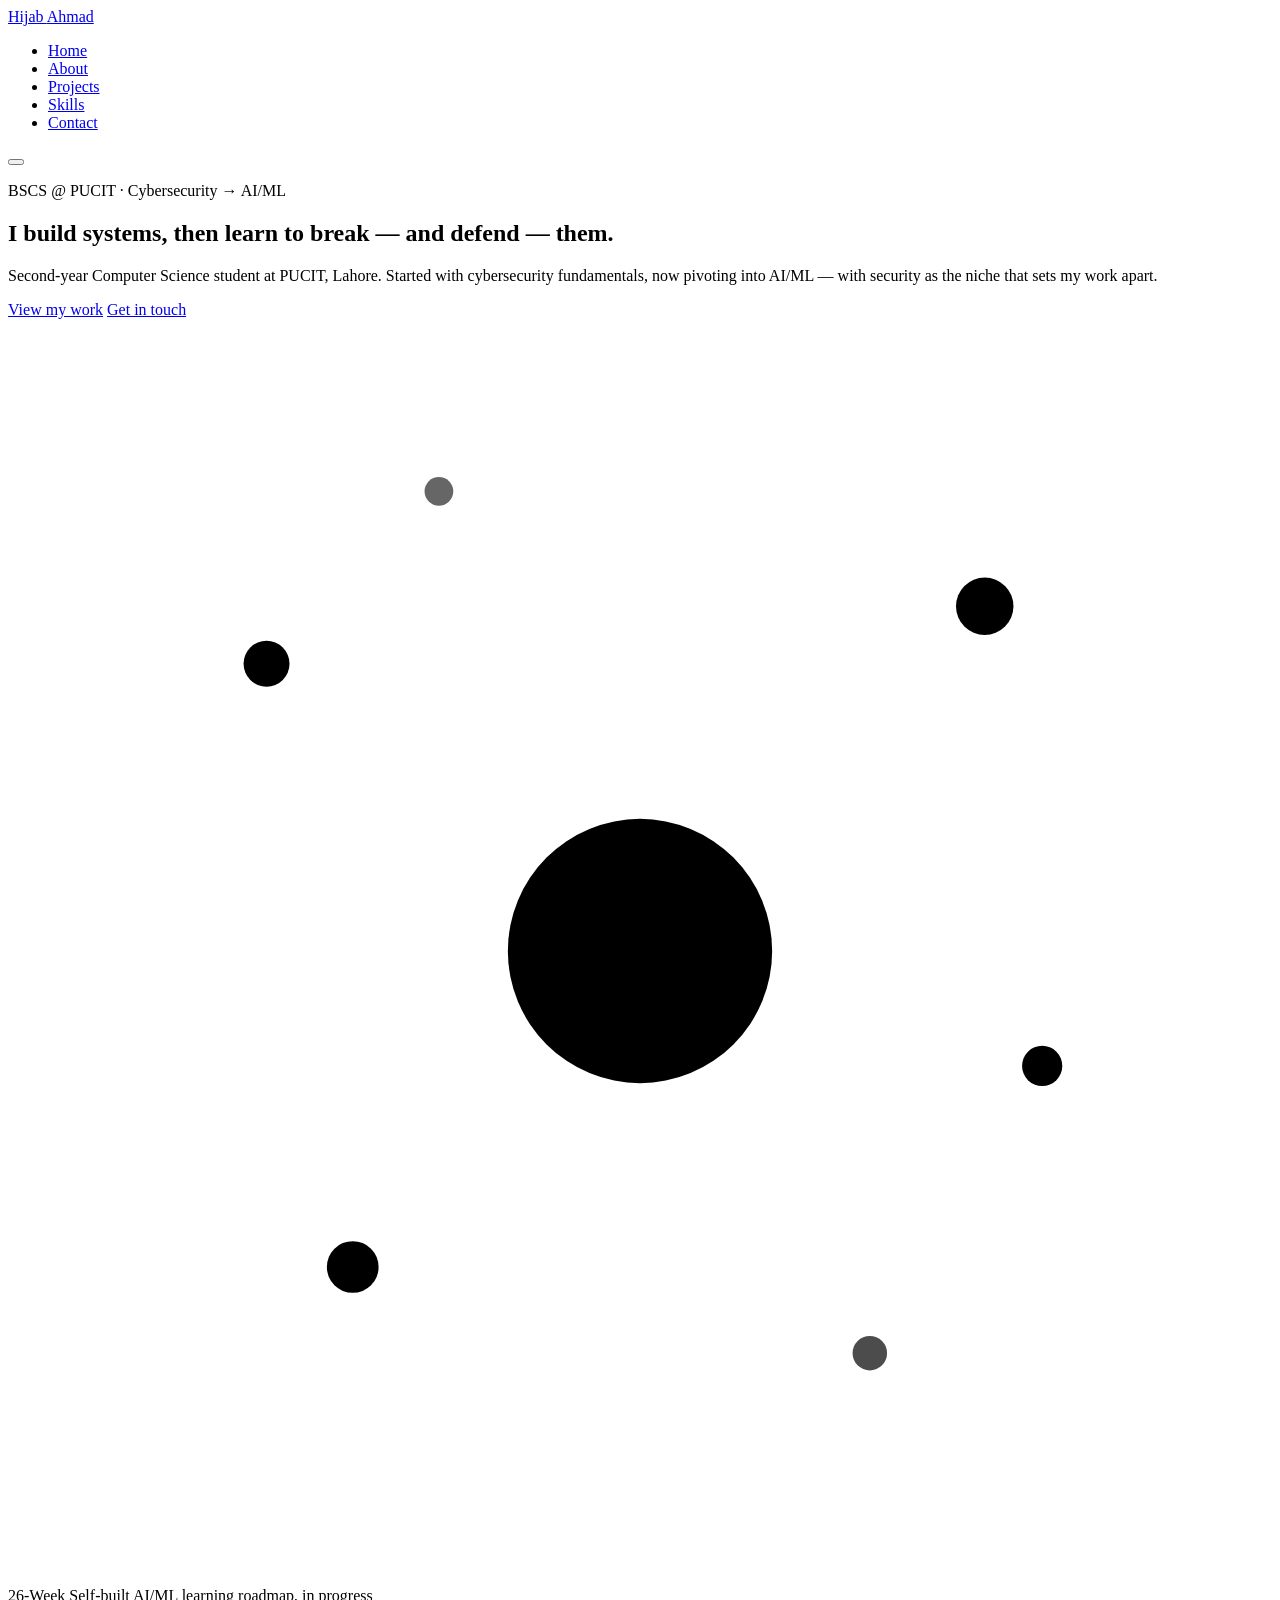
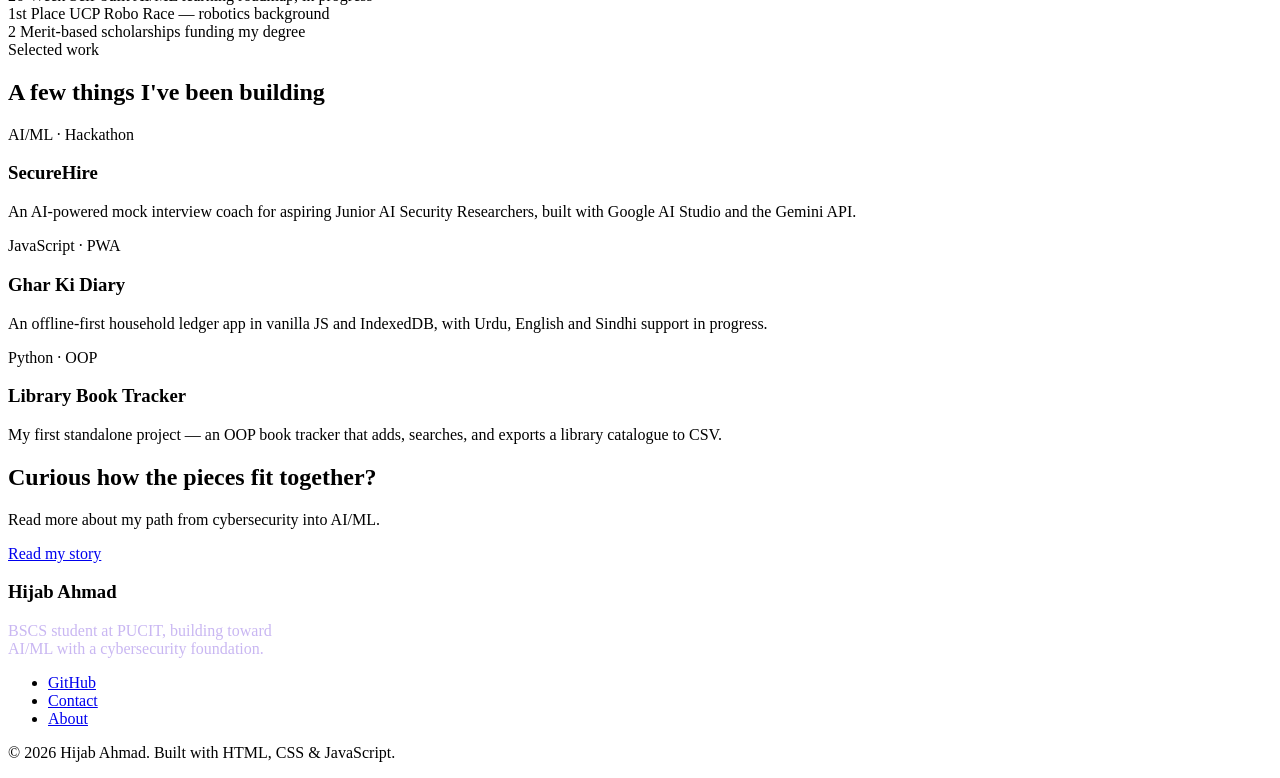
==== index.html @ f09784b3 "Add semantic HTML structure for all 5 pages" ====
<!DOCTYPE html>
<html lang="en">
<head>
  <meta charset="UTF-8">
  <meta name="viewport" content="width=device-width, initial-scale=1.0">
  <title>Hijab Ahmad — BSCS Student &amp; Aspiring AI/ML Engineer</title>
  <meta name="description" content="Portfolio of Hijab Ahmad, a BSCS student at PUCIT pivoting from cybersecurity into AI/ML.">
  <link rel="preconnect" href="https://fonts.googleapis.com">
  <link href="https://fonts.googleapis.com/css2?family=Fraunces:wght@600;700;900&family=Inter:wght@400;500;600;700&display=swap" rel="stylesheet">
  <link rel="stylesheet" href="css/styles.css">
</head>
<body>

  <header class="site-header">
    <div class="wrap">
      <a href="index.html" class="brand">Hijab <span>Ahmad</span></a>
      <nav aria-label="Primary">
        <ul class="nav-list" id="primary-nav">
          <li><a href="index.html" aria-current="page">Home</a></li>
          <li><a href="about.html">About</a></li>
          <li><a href="projects.html">Projects</a></li>
          <li><a href="skills.html">Skills</a></li>
          <li><a href="contact.html">Contact</a></li>
        </ul>
      </nav>
      <button class="nav-toggle" aria-label="Toggle navigation menu" aria-expanded="false" aria-controls="primary-nav">
        <span></span>
      </button>
    </div>
  </header>

  <main>
    <section class="hero">
      <div class="wrap">
        <div>
          <p class="hero-eyebrow">BSCS @ PUCIT · Cybersecurity → AI/ML</p>
          <h1>I build systems, then learn to break — and defend — them.</h1>
          <p class="lede">Second-year Computer Science student at PUCIT, Lahore. Started with cybersecurity fundamentals, now pivoting into AI/ML — with security as the niche that sets my work apart.</p>
          <div class="hero-actions">
            <a href="projects.html" class="btn btn-primary">View my work</a>
            <a href="contact.html" class="btn btn-ghost">Get in touch</a>
          </div>
        </div>

        <svg class="hero-art" viewBox="0 0 440 440" xmlns="http://www.w3.org/2000/svg" role="img" aria-labelledby="heroArtTitle">
          <title id="heroArtTitle">Abstract network graph with a padlock at its center, representing AI systems built with security in mind</title>
          <g stroke="var(--border)" stroke-width="2">
            <line x1="220" y1="220" x2="90" y2="120"></line>
            <line x1="220" y1="220" x2="340" y2="100"></line>
            <line x1="220" y1="220" x2="360" y2="260"></line>
            <line x1="220" y1="220" x2="120" y2="330"></line>
            <line x1="220" y1="220" x2="300" y2="360"></line>
            <line x1="90" y1="120" x2="150" y2="60"></line>
            <line x1="340" y1="100" x2="300" y2="360" stroke-opacity=".5"></line>
            <line x1="120" y1="330" x2="360" y2="260" stroke-opacity=".5"></line>
          </g>
          <circle cx="90" cy="120" r="8" fill="var(--purple-400)"></circle>
          <circle cx="150" cy="60" r="5" fill="var(--purple-400)" opacity=".6"></circle>
          <circle cx="340" cy="100" r="10" fill="var(--purple-600)"></circle>
          <circle cx="360" cy="260" r="7" fill="var(--purple-400)"></circle>
          <circle cx="120" cy="330" r="9" fill="var(--purple-600)"></circle>
          <circle cx="300" cy="360" r="6" fill="var(--purple-400)" opacity=".7"></circle>
          <g transform="translate(220 220)">
            <circle r="46" fill="var(--purple-900)"></circle>
            <rect x="-16" y="-4" width="32" height="26" rx="4" fill="var(--white)"></rect>
            <path d="M -10 -4 V -14 A 10 10 0 0 1 10 -14 V -4" fill="none" stroke="var(--white)" stroke-width="5"></path>
            <circle cx="0" cy="9" r="4" fill="var(--purple-900)"></circle>
          </g>
        </svg>
      </div>
    </section>

    <section class="highlights">
      <div class="wrap">
        <div class="highlight-item">
          <span class="num">26-Week</span>
          <span class="label">Self-built AI/ML learning roadmap, in progress</span>
        </div>
        <div class="highlight-item">
          <span class="num">1st Place</span>
          <span class="label">UCP Robo Race — robotics background</span>
        </div>
        <div class="highlight-item">
          <span class="num">2</span>
          <span class="label">Merit-based scholarships funding my degree</span>
        </div>
      </div>
    </section>

    <section class="section-surface">
      <div class="wrap">
        <div class="section-head">
          <span class="kicker">Selected work</span>
          <h2>A few things I've been building</h2>
        </div>
        <div class="grid-3">
          <div class="card">
            <span class="tag">AI/ML · Hackathon</span>
            <h3>SecureHire</h3>
            <p>An AI-powered mock interview coach for aspiring Junior AI Security Researchers, built with Google AI Studio and the Gemini API.</p>
          </div>
          <div class="card">
            <span class="tag">JavaScript · PWA</span>
            <h3>Ghar Ki Diary</h3>
            <p>An offline-first household ledger app in vanilla JS and IndexedDB, with Urdu, English and Sindhi support in progress.</p>
          </div>
          <div class="card">
            <span class="tag">Python · OOP</span>
            <h3>Library Book Tracker</h3>
            <p>My first standalone project — an OOP book tracker that adds, searches, and exports a library catalogue to CSV.</p>
          </div>
        </div>
      </div>
    </section>

    <section class="cta-band">
      <div class="wrap">
        <div>
          <h2>Curious how the pieces fit together?</h2>
          <p>Read more about my path from cybersecurity into AI/ML.</p>
        </div>
        <a href="about.html" class="btn btn-primary">Read my story</a>
      </div>
    </section>
  </main>

  <footer class="site-footer">
    <div class="wrap">
      <div>
        <h3>Hijab Ahmad</h3>
        <p style="color:#C9B7F2; max-width:36ch;">BSCS student at PUCIT, building toward AI/ML with a cybersecurity foundation.</p>
      </div>
      <nav aria-label="Footer">
        <ul class="footer-links">
          <li><a href="https://github.com/hijabahmad-coder" target="_blank" rel="noopener">GitHub</a></li>
          <li><a href="contact.html">Contact</a></li>
          <li><a href="about.html">About</a></li>
        </ul>
      </nav>
    </div>
    <p class="footer-bottom">&copy; <span id="current-year"></span> Hijab Ahmad. Built with HTML, CSS &amp; JavaScript.</p>
  </footer>

  <script src="js/script.js"></script>
</body>
</html>
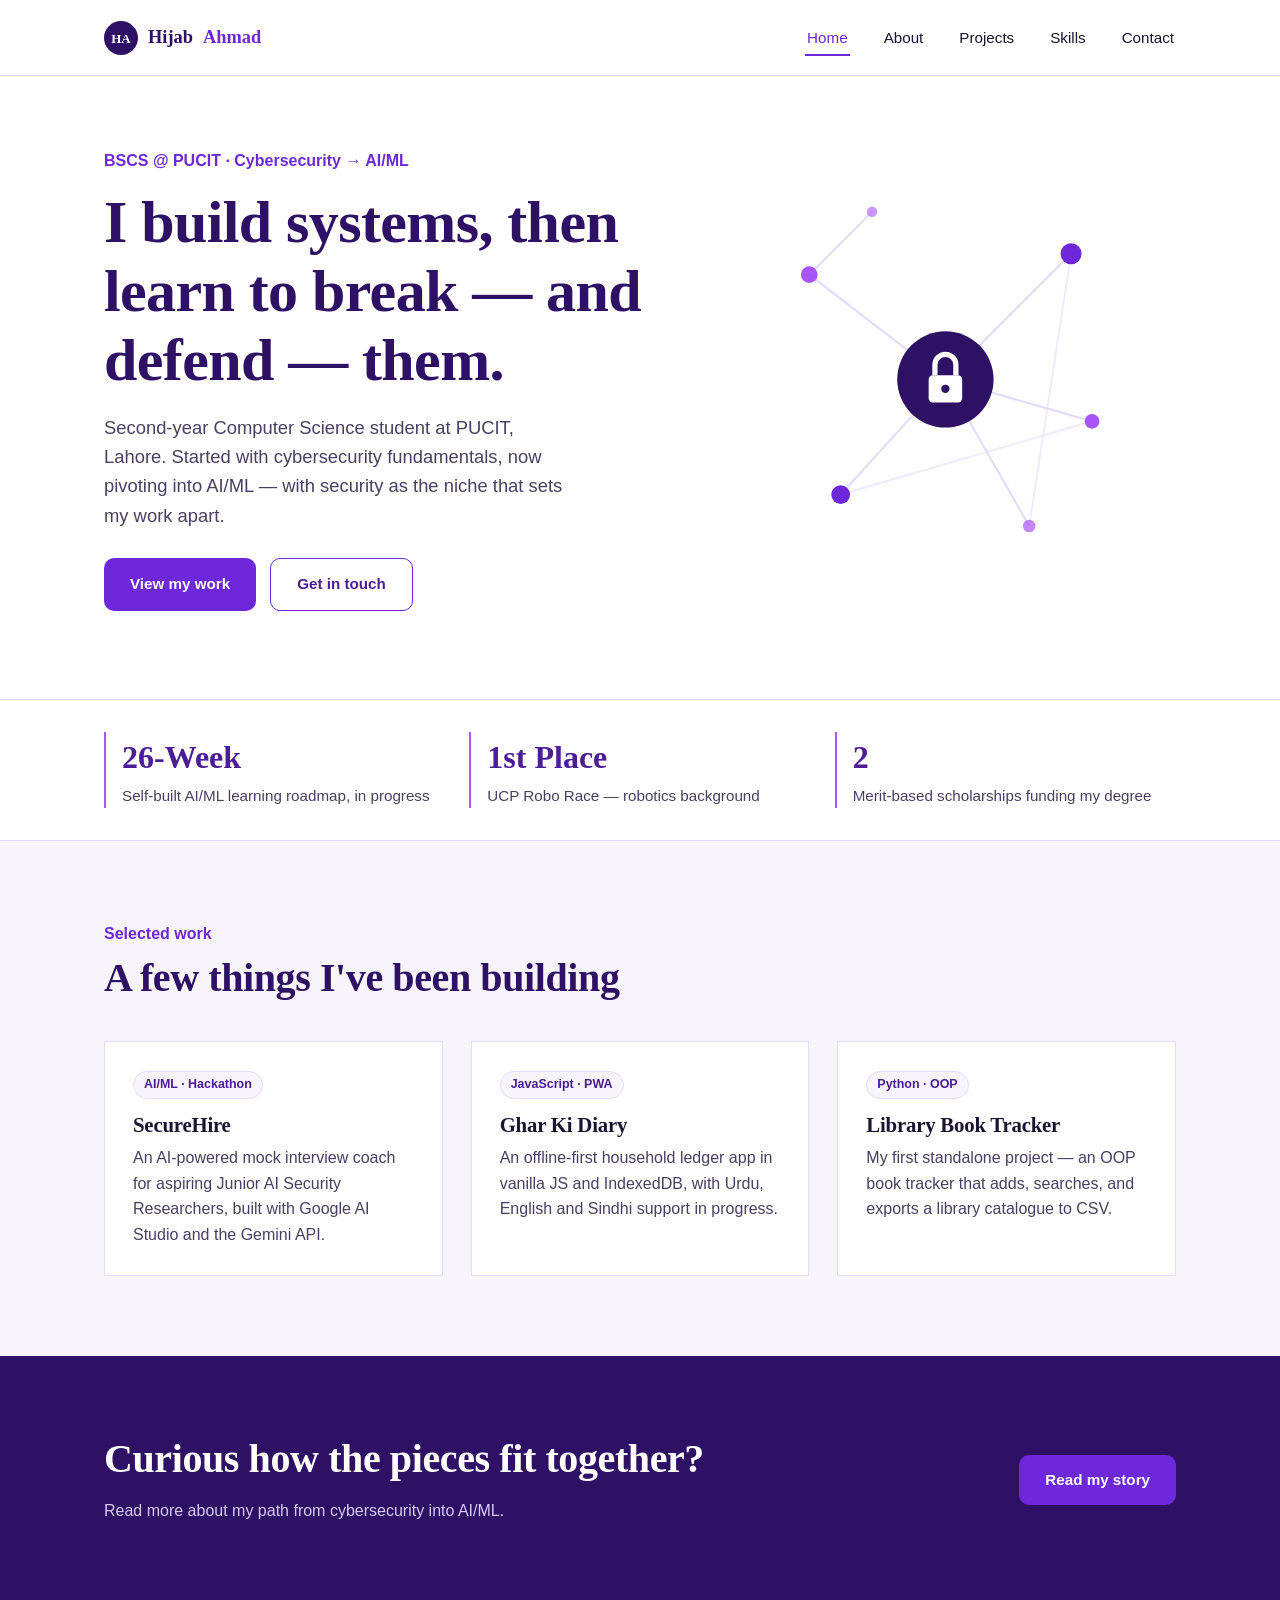
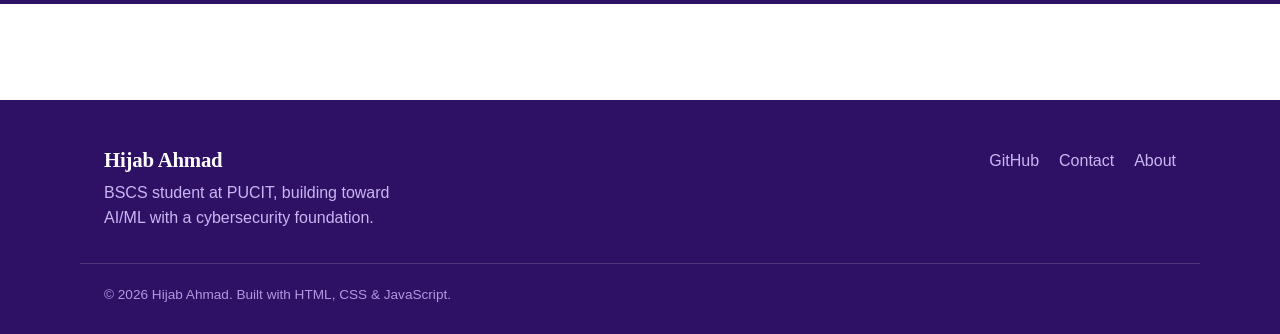
==== commit a619e1e5: "Add monogram logo mark, wire up real contact email, update Contact heading" ====
--- a/index.html
+++ b/index.html
@@ -13,7 +13,13 @@
 
   <header class="site-header">
     <div class="wrap">
-      <a href="index.html" class="brand">Hijab <span>Ahmad</span></a>
+      <a href="index.html" class="brand">
+        <svg width="34" height="34" viewBox="0 0 34 34" xmlns="http://www.w3.org/2000/svg" aria-hidden="true">
+          <circle cx="17" cy="17" r="17" fill="var(--purple-900)"></circle>
+          <text x="17" y="22" text-anchor="middle" font-family="Fraunces, serif" font-weight="700" font-size="13" fill="var(--white)">HA</text>
+        </svg>
+        Hijab <span>Ahmad</span>
+      </a>
       <nav aria-label="Primary">
         <ul class="nav-list" id="primary-nav">
           <li><a href="index.html" aria-current="page">Home</a></li>
--- a/css/styles.css
+++ b/css/styles.css
@@ -0,0 +1,345 @@
+/* =========================================================
+   Hijab Ahmad — Portfolio
+   styles.css — single external stylesheet, linked on every page
+   ========================================================= */
+
+/* ---------- Design tokens ---------- */
+:root {
+  --ink: #1B1330;
+  --ink-soft: #4A3F63;
+  --white: #FFFFFF;
+  --surface: #F7F4FC;
+  --purple-900: #2E1065;
+  --purple-700: #4C1D95;
+  --purple-600: #6D28D9;
+  --purple-400: #A855F7;
+  --border: #E4DAFB;
+
+  --font-display: 'Fraunces', Georgia, serif;
+  --font-body: 'Inter', -apple-system, Segoe UI, sans-serif;
+
+  --max-width: 1120px;
+  --radius: 10px;
+  --transition: 200ms ease;
+  --nav-height: 76px;
+}
+
+/* ---------- Reset ---------- */
+*, *::before, *::after { box-sizing: border-box; margin: 0; padding: 0; }
+html { scroll-behavior: smooth; }
+body {
+  font-family: var(--font-body);
+  color: var(--ink);
+  background: var(--white);
+  line-height: 1.6;
+  -webkit-font-smoothing: antialiased;
+}
+img, svg { display: block; max-width: 100%; }
+a { color: inherit; text-decoration: none; }
+ul { list-style: none; }
+button { font: inherit; cursor: pointer; border: none; background: none; }
+input, textarea, select { font: inherit; }
+
+/* ---------- Utility ---------- */
+.wrap {
+  max-width: var(--max-width);
+  margin-inline: auto;
+  padding-inline: 24px;
+}
+.visually-hidden {
+  position: absolute; width: 1px; height: 1px;
+  overflow: hidden; clip: rect(0 0 0 0); white-space: nowrap;
+}
+:focus-visible {
+  outline: 3px solid var(--purple-400);
+  outline-offset: 2px;
+}
+
+/* ---------- Typography ---------- */
+h1, h2, h3 {
+  font-family: var(--font-display);
+  font-weight: 700;
+  line-height: 1.15;
+  letter-spacing: -0.01em;
+  color: var(--purple-900);
+}
+h1 { font-size: clamp(2.25rem, 4vw + 1rem, 3.75rem); }
+h2 { font-size: clamp(1.75rem, 2.5vw + 1rem, 2.5rem); margin-bottom: 1rem; }
+h3 { font-size: 1.3rem; margin-bottom: .5rem; color: var(--ink); }
+p { max-width: 62ch; color: var(--ink-soft); }
+.lede { font-size: 1.15rem; max-width: 46ch; }
+
+/* ---------- Nav ---------- */
+.site-header {
+  position: sticky; top: 0; z-index: 50;
+  background: rgba(255,255,255,.9);
+  backdrop-filter: blur(8px);
+  border-bottom: 1px solid var(--border);
+  height: var(--nav-height);
+}
+.site-header .wrap {
+  height: 100%;
+  display: flex; align-items: center; justify-content: space-between;
+}
+.brand {
+  display: flex; align-items: center; gap: 10px;
+  font-family: var(--font-display);
+  font-weight: 700; font-size: 1.15rem;
+  color: var(--purple-900);
+}
+.brand span { color: var(--purple-600); }
+
+.nav-list {
+  display: flex; gap: 32px;
+  align-items: center;
+}
+.nav-list a {
+  font-weight: 500; font-size: .95rem;
+  padding: 6px 2px; position: relative;
+  transition: color var(--transition);
+}
+.nav-list a::after {
+  content: ''; position: absolute; left: 0; bottom: -4px;
+  width: 0; height: 2px; background: var(--purple-600);
+  transition: width var(--transition);
+}
+.nav-list a:hover::after, .nav-list a[aria-current="page"]::after { width: 100%; }
+.nav-list a[aria-current="page"] { color: var(--purple-600); }
+
+.nav-toggle {
+  display: none;
+  width: 40px; height: 40px;
+  position: relative;
+}
+.nav-toggle span, .nav-toggle::before, .nav-toggle::after {
+  content: ''; position: absolute; left: 8px; right: 8px; height: 2px;
+  background: var(--purple-900); transition: transform var(--transition), opacity var(--transition);
+}
+.nav-toggle::before { top: 13px; }
+.nav-toggle span { top: 19px; }
+.nav-toggle::after { top: 25px; }
+.nav-toggle[aria-expanded="true"]::before { transform: translateY(6px) rotate(45deg); }
+.nav-toggle[aria-expanded="true"]::after { transform: translateY(-6px) rotate(-45deg); }
+.nav-toggle[aria-expanded="true"] span { opacity: 0; }
+
+/* ---------- Footer ---------- */
+.site-footer {
+  background: var(--purple-900);
+  color: #E9DFFB;
+  padding: 48px 0 28px;
+  margin-top: 96px;
+}
+.site-footer .wrap {
+  display: flex; justify-content: space-between; align-items: flex-start;
+  flex-wrap: wrap; gap: 24px;
+}
+.site-footer h3 { color: var(--white); }
+.footer-links { display: flex; gap: 20px; }
+.footer-links a { color: #C9B7F2; font-weight: 500; transition: color var(--transition); }
+.footer-links a:hover { color: var(--white); }
+.footer-bottom {
+  max-width: var(--max-width); margin: 32px auto 0; padding-inline: 24px;
+  border-top: 1px solid rgba(255,255,255,.15); padding-top: 20px;
+  font-size: .85rem; color: #B198E0;
+}
+
+/* ---------- Buttons ---------- */
+.btn {
+  display: inline-flex; align-items: center; gap: 8px;
+  padding: 13px 26px; border-radius: var(--radius);
+  font-weight: 600; font-size: .95rem;
+  transition: transform var(--transition), background var(--transition), box-shadow var(--transition);
+}
+.btn-primary {
+  background: var(--purple-600); color: var(--white);
+}
+.btn-primary:hover { background: var(--purple-700); transform: translateY(-2px); }
+.btn-ghost {
+  border: 1.5px solid var(--purple-600); color: var(--purple-700);
+}
+.btn-ghost:hover { background: var(--surface); }
+
+/* ---------- Hero ---------- */
+.hero {
+  padding: 72px 0 88px;
+}
+.hero .wrap {
+  display: grid;
+  grid-template-columns: 1.1fr .9fr;
+  gap: 48px;
+  align-items: center;
+}
+.hero-eyebrow { color: var(--purple-600); font-weight: 600; margin-bottom: 14px; }
+.hero h1 { margin-bottom: 18px; }
+.hero-actions { display: flex; gap: 14px; margin-top: 28px; flex-wrap: wrap; }
+.hero-art { width: 100%; }
+
+/* Highlight chip row */
+.highlights {
+  border-top: 1px solid var(--border);
+  border-bottom: 1px solid var(--border);
+  padding: 32px 0;
+}
+.highlights .wrap {
+  display: grid;
+  grid-template-columns: repeat(3, 1fr);
+  gap: 24px;
+}
+.highlight-item {
+  border-left: 2px solid var(--purple-400);
+  padding-left: 16px;
+}
+.highlight-item .num {
+  font-family: var(--font-display); font-size: 2rem; font-weight: 700;
+  color: var(--purple-700); display: block;
+}
+.highlight-item .label { color: var(--ink-soft); font-size: .95rem; }
+
+/* ---------- Sections ---------- */
+section { padding: 80px 0; }
+.section-surface { background: var(--surface); }
+.section-head { max-width: 640px; margin-bottom: 40px; }
+.section-head .kicker { color: var(--purple-600); font-weight: 600; margin-bottom: 8px; display: block; }
+
+/* ---------- Cards / grid ---------- */
+.grid-3 { display: grid; grid-template-columns: repeat(3, 1fr); gap: 28px; }
+.grid-2 { display: grid; grid-template-columns: repeat(2, 1fr); gap: 28px; }
+
+.card {
+  background: var(--white);
+  border: 1px solid var(--border);
+  padding: 28px;
+  transition: transform var(--transition), box-shadow var(--transition);
+}
+.card:hover { transform: translateY(-4px); box-shadow: 0 16px 32px -20px rgba(46,16,101,.35); }
+.card .tag {
+  display: inline-block; font-size: .78rem; font-weight: 600;
+  color: var(--purple-700); background: var(--surface);
+  border: 1px solid var(--border); padding: 3px 10px; border-radius: 999px;
+  margin-bottom: 14px;
+}
+
+/* ---------- Project filter ---------- */
+.filter-bar { display: flex; gap: 10px; margin-bottom: 32px; flex-wrap: wrap; }
+.filter-btn {
+  padding: 9px 18px; border-radius: 999px;
+  border: 1.5px solid var(--border); font-weight: 600; font-size: .9rem;
+  color: var(--ink-soft); transition: all var(--transition);
+}
+.filter-btn:hover { border-color: var(--purple-400); }
+.filter-btn.active { background: var(--purple-600); border-color: var(--purple-600); color: var(--white); }
+.project-card[hidden] { display: none; }
+.project-card { display: flex; flex-direction: column; gap: 10px; }
+.project-card .links { margin-top: 10px; display: flex; gap: 16px; }
+.project-card .links a { font-weight: 600; color: var(--purple-700); font-size: .9rem; }
+.project-card .links a:hover { text-decoration: underline; }
+
+/* ---------- Accordion (Skills page) ---------- */
+.accordion-item { border-bottom: 1px solid var(--border); }
+.accordion-trigger {
+  width: 100%; display: flex; justify-content: space-between; align-items: center;
+  padding: 22px 4px; text-align: left;
+}
+.accordion-trigger h3 { margin: 0; }
+.accordion-trigger .icon {
+  width: 22px; height: 22px; position: relative; flex-shrink: 0; margin-left: 16px;
+}
+.accordion-trigger .icon::before, .accordion-trigger .icon::after {
+  content: ''; position: absolute; background: var(--purple-600);
+  top: 50%; left: 50%; transform: translate(-50%, -50%);
+}
+.accordion-trigger .icon::before { width: 14px; height: 2px; }
+.accordion-trigger .icon::after { width: 2px; height: 14px; transition: transform var(--transition); }
+.accordion-trigger[aria-expanded="true"] .icon::after { transform: translate(-50%,-50%) rotate(90deg) scaleY(0); }
+.accordion-panel {
+  max-height: 0; overflow: hidden; transition: max-height 260ms ease;
+}
+.accordion-panel-inner { padding: 0 4px 24px; }
+.skill-tags { display: flex; flex-wrap: wrap; gap: 10px; margin-top: 12px; }
+.skill-tags li {
+  border: 1px solid var(--border); padding: 6px 14px; border-radius: 999px;
+  font-size: .88rem; font-weight: 500; color: var(--purple-700);
+}
+
+/* ---------- Timeline (About page) ---------- */
+.timeline { border-left: 2px solid var(--border); margin-left: 8px; }
+.timeline-item { position: relative; padding: 0 0 40px 32px; }
+.timeline-item:last-child { padding-bottom: 0; }
+.timeline-item::before {
+  content: attr(data-year);
+  position: absolute; left: -8px; top: 0; transform: translateX(-100%);
+  width: max-content; font-weight: 700; color: var(--purple-600); font-size: .9rem;
+}
+.timeline-item::after {
+  content: ''; position: absolute; left: -6px; top: 4px;
+  width: 10px; height: 10px; border-radius: 50%; background: var(--purple-600);
+}
+
+/* ---------- Contact ---------- */
+.contact-layout { display: grid; grid-template-columns: 1fr 1fr; gap: 56px; }
+.form-group { margin-bottom: 22px; }
+.form-group label { display: block; font-weight: 600; margin-bottom: 8px; font-size: .92rem; }
+.form-group input, .form-group textarea {
+  width: 100%; padding: 13px 14px; border: 1.5px solid var(--border);
+  border-radius: 8px; background: var(--surface); color: var(--ink);
+  transition: border-color var(--transition);
+}
+.form-group input:focus, .form-group textarea:focus { border-color: var(--purple-600); outline: none; }
+.form-group textarea { resize: vertical; min-height: 130px; }
+.error-msg {
+  color: #B91C1C; font-size: .85rem; margin-top: 6px; display: none;
+}
+.form-group.invalid input, .form-group.invalid textarea { border-color: #B91C1C; }
+.form-group.invalid .error-msg { display: block; }
+.form-status {
+  margin-top: 18px; padding: 14px 16px; border-radius: 8px;
+  background: var(--surface); border: 1px solid var(--border);
+  font-weight: 500; display: none;
+}
+.form-status.show { display: block; }
+
+.contact-info-item { display: flex; gap: 14px; margin-bottom: 24px; }
+.contact-info-item .icon {
+  width: 40px; height: 40px; border-radius: 50%;
+  background: var(--surface); border: 1px solid var(--border);
+  flex-shrink: 0;
+}
+
+/* CTA band */
+.cta-band {
+  background: var(--purple-900); color: var(--white);
+  text-align: left;
+}
+.cta-band h2 { color: var(--white); }
+.cta-band p { color: #D9C9F5; }
+.cta-band .wrap { display: flex; justify-content: space-between; align-items: center; flex-wrap: wrap; gap: 24px; }
+
+/* ---------- Responsive ---------- */
+@media (max-width: 860px) {
+  .hero .wrap { grid-template-columns: 1fr; }
+  .hero-art { order: -1; max-width: 280px; margin-inline: auto; }
+  .grid-3 { grid-template-columns: repeat(2, 1fr); }
+  .contact-layout { grid-template-columns: 1fr; gap: 40px; }
+  .highlights .wrap { grid-template-columns: 1fr; gap: 20px; }
+}
+
+@media (max-width: 720px) {
+  .nav-list {
+    position: fixed; top: var(--nav-height); left: 0; right: 0;
+    background: var(--white); border-bottom: 1px solid var(--border);
+    flex-direction: column; align-items: flex-start; gap: 0;
+    padding: 8px 24px 20px;
+    transform: translateY(-8px); opacity: 0; pointer-events: none;
+    transition: transform var(--transition), opacity var(--transition);
+  }
+  .nav-list.open { transform: translateY(0); opacity: 1; pointer-events: auto; }
+  .nav-list li { width: 100%; padding: 12px 0; border-bottom: 1px solid var(--border); }
+  .nav-list li:last-child { border-bottom: none; }
+  .nav-toggle { display: block; }
+  .grid-3, .grid-2 { grid-template-columns: 1fr; }
+  section { padding: 56px 0; }
+  .site-footer .wrap { flex-direction: column; }
+  .timeline-item::before { position: static; transform: none; display: block; margin-bottom: 4px; }
+  .timeline { margin-left: 0; }
+  .timeline-item { padding-left: 24px; }
+}
